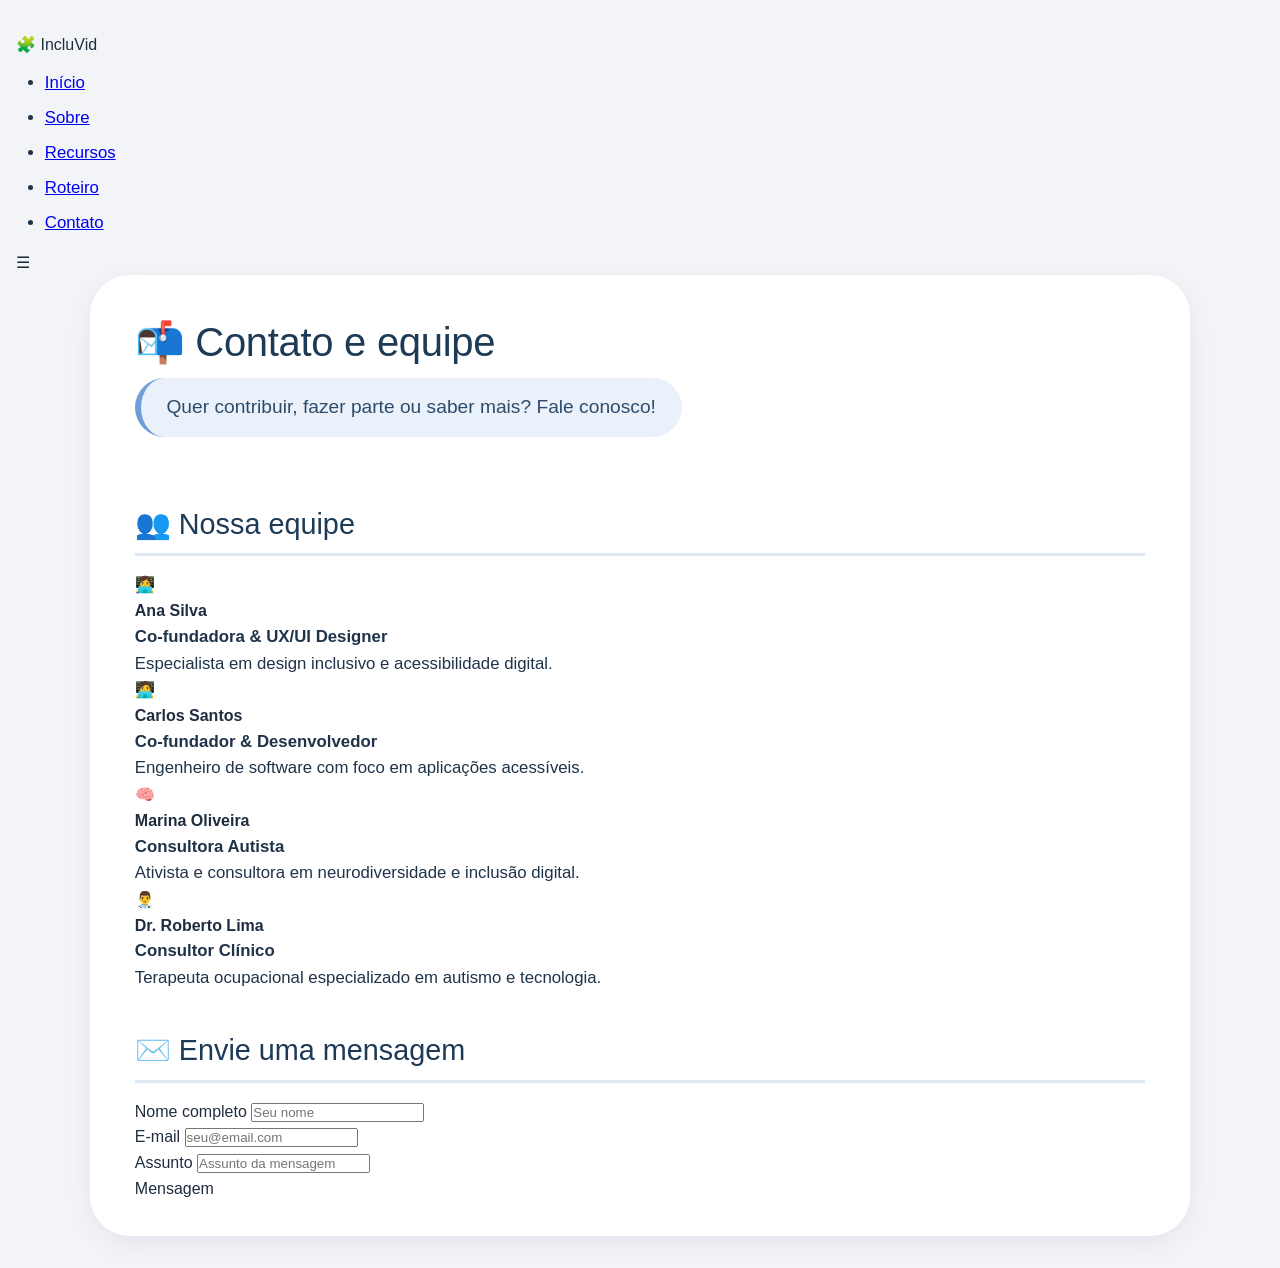
==== contato.html @ 3fcf4f20 "9tguyc" ====
<!DOCTYPE html>
<html lang="pt-BR">
<head>
    <meta charset="UTF-8" />
    <meta name="viewport" content="width=device-width, initial-scale=1.0" />
    <title>IncluVid – Contato</title>
    <link rel="stylesheet" href="styles.css" />
</head>
<body>

    <nav class="navbar">
        <div class="nav-container">
            <div class="nav-logo">🧩 IncluVid</div>
            <ul class="nav-menu">
                <li><a href="index.html">Início</a></li>
                <li><a href="sobre.html">Sobre</a></li>
                <li><a href="recursos.html">Recursos</a></li>
                <li><a href="roteiro.html">Roteiro</a></li>
                <li><a href="contato.html" class="active">Contato</a></li>
            </ul>
            <div class="nav-toggle" id="navToggle">☰</div>
        </div>
    </nav>

    <div class="container">

        <header>
            <h1>📬 Contato e equipe</h1>
            <p class="subhead">Quer contribuir, fazer parte ou saber mais? Fale conosco!</p>
        </header>

        <!-- ===== EQUIPE ===== -->
        <section>
            <h2>👥 Nossa equipe</h2>
            <div class="team-grid">
                <div class="team-card">
                    <div class="team-avatar">👩‍💻</div>
                    <h4>Ana Silva</h4>
                    <p><strong>Co-fundadora & UX/UI Designer</strong></p>
                    <p>Especialista em design inclusivo e acessibilidade digital.</p>
                </div>
                <div class="team-card">
                    <div class="team-avatar">🧑‍💻</div>
                    <h4>Carlos Santos</h4>
                    <p><strong>Co-fundador & Desenvolvedor</strong></p>
                    <p>Engenheiro de software com foco em aplicações acessíveis.</p>
                </div>
                <div class="team-card">
                    <div class="team-avatar">🧠</div>
                    <h4>Marina Oliveira</h4>
                    <p><strong>Consultora Autista</strong></p>
                    <p>Ativista e consultora em neurodiversidade e inclusão digital.</p>
                </div>
                <div class="team-card">
                    <div class="team-avatar">👨‍⚕️</div>
                    <h4>Dr. Roberto Lima</h4>
                    <p><strong>Consultor Clínico</strong></p>
                    <p>Terapeuta ocupacional especializado em autismo e tecnologia.</p>
                </div>
            </div>
        </section>

        <!-- ===== FORMULÁRIO DE CONTATO ===== -->
        <section>
            <h2>✉️ Envie uma mensagem</h2>
            <form class="contact-form" id="contactForm">
                <div class="form-group">
                    <label for="nome">Nome completo</label>
                    <input type="text" id="nome" placeholder="Seu nome" required />
                </div>
                <div class="form-group">
                    <label for="email">E-mail</label>
                    <input type="email" id="email" placeholder="seu@email.com" required />
                </div>
                <div class="form-group">
                    <label for="assunto">Assunto</label>
                    <input type="text" id="assunto" placeholder="Assunto da mensagem" required />
                </div>
                <div class="form-group">
                    <label for="mensagem">Mensagem</label>
                    <textarea id="mensagem" rows="6" placeholder="Escreva sua mensagem
---- styles.css ----
/* ===== RESET E BASE ===== */
* {
    margin: 0;
    padding: 0;
    box-sizing: border-box;
}

body {
    font-family: 'Segoe UI', Roboto, -apple-system, BlinkMacSystemFont, sans-serif;
    background: #f2f4f8;
    color: #1f2e3f;
    line-height: 1.6;
    padding: 2rem 1rem;
    transition: background 0.3s, color 0.3s;
}

.container {
    max-width: 1100px;
    margin: 0 auto;
    background: #ffffff;
    border-radius: 40px;
    box-shadow: 0 8px 28px rgba(0, 20, 30, 0.06);
    padding: 2.2rem 2.8rem;
    transition: background 0.3s, box-shadow 0.3s;
}

/* ===== CORES SUAVES E CONTRASTE ===== */
h1 {
    font-size: 2.5rem;
    font-weight: 500;
    letter-spacing: -0.3px;
    color: #1d3a57;
    margin-bottom: 0.2rem;
}

.subhead {
    font-size: 1.2rem;
    color: #2d4b6a;
    background: #eaf1fa;
    padding: 0.9rem 1.6rem;
    border-radius: 60px;
    display: inline-block;
    margin-bottom: 1.8rem;
    border-left: 6px solid #6f9ed8;
}

h2 {
    font-size: 1.8rem;
    font-weight: 450;
    color: #1d3a57;
    margin: 2.2rem 0 1rem 0;
    padding-bottom: 0.4rem;
    border-bottom: 3px solid #dee8f2;
}

h3 {
    font-size: 1.2rem;
    font-weight: 500;
    color: #1f3f5c;
    margin: 1.6rem 0 0.6rem 0;
}

p, li {
    font-size: 1.05rem;
    color: #1f3349;
}

ul, ol {
    padding-left: 1.8rem;
    margin: 0.8rem 0;
}

li {
    margin-bottom: 0.5rem;
}

/* ===== CARDS COM MAIS ESPAÇO E SUAVIDADE ===== */
.card-grid {
    display: grid;
    grid-template-columns: repeat(auto-fit, minmax(210px, 1fr));
    gap: 1.8rem;
    margin: 1.8rem 0;
}

.card {
    background: #f7faff;
    border-radius: 28px;
    padding: 1.6rem 1.4rem;
    border: 1px solid #e3ecf6;
    transition: 0.15s;
}

.card:hover {
    background: #eef6fe;
    border-color: #bbd2e9;
}

.card .emoji {
    font-size: 2.6rem;
    display: block;
    margin-bottom: 0.4rem;
}

.card h4 {
    font-size: 1.1rem;
    font-weight: 550;
    color: #15344f;
}

.card p {
    font-size: 0.98rem;
    color: #2a405b;
    margin-top: 0.2rem;
}

.highlight-box {
    background: #e5eff9;
    border-radius: 28px;
    padding: 1.8rem 2.2rem;
    margin: 1.8rem 0;
    border-left: 8px solid #5b8fc7;
    font-size: 1.05rem;
}

.highlight-box strong {
    color: #0b2d4a;
}

/* ===== ROTEIRO COM ABAS MAIS LIMPAS ===== */
.roteiro-wrapper {
    margin: 2.8rem 0 1.5rem 0;
    background: #f5f9fe;
    border-radius: 32px;
    padding: 0.2rem 0 1.8rem 0;
}

.roteiro-title {
    margin: 1rem 0 0.2rem 0;
    border-bottom: none;
    text-align: center;
    font-size: 1.7rem;
    font-weight: 450;
}

.roteiro-sub {
    text-align: center;
    color: #2f5375;
    margin-bottom: 0.4rem;
    font-size: 0.98rem;
}

.tab-bar {
    display: flex;
    flex-wrap: wrap;
    gap: 0.6rem;
    justify-content: center;
    padding: 1rem 1.2rem 0.2rem 1.2rem;
}

.tab-btn {
    background: transparent;
    border: none;
    padding: 0.6rem 1.4rem;
    font-size: 0.95rem;
    font-weight: 450;
    color: #1f3f5e;
    border-radius: 60px;
    cursor: pointer;
    transition: 0.15s;
    background: #e4edf7;
    letter-spacing: 0.2px;
}

.tab-btn:hover {
    background: #d0deee;
}

.tab-btn.active {
    background: #1f4b74;
    color: white;
    box-shadow: 0 4px 10px rgba(26, 67, 113, 0.15);
}

.tab-content {
    display: none;
    padding: 1.2rem 2rem 0.6rem 2rem;
    animation: fade 0.2s ease;
}

.tab-content.active {
    display: block;
}

@keyframes fade {
    0% { opacity: 0.3; transform: translateY(4px); }
    100% { opacity: 1; transform: translateY(0); }
}

.tab-content ul {
    list-style: none;
    padding-left: 0;
}

.tab-content li {
    padding: 0.5rem 0 0.5rem 2.4rem;
    background: url('data:image/svg+xml;utf8,<svg xmlns="http://www.w3.org/2000/svg" width="18" height="18" viewBox="0 0 24 24" fill="none" stroke="%234f7ea8" stroke-width="2.2"><circle cx="12" cy="12" r="10"/><path d="M12 8v4l3 3"/></svg>') left center no-repeat;
    background-size: 1.4rem;
    margin-bottom: 0.1rem;
}

.tab-content li strong {
    color: #0e3250;
}

/* ===== BOTÃO DE TEMA (MODO REDUZIDO) ===== */
.theme-toggle {
    display: flex;
    align-items: center;
    gap: 0.8rem;
    margin-bottom: 1.5rem;
    flex-wrap: wrap;
}

.theme-toggle label {
    font-size: 0.95rem;
    color: #1f3f5e;
    font-weight: 450;
}

.toggle-label {
    font-size: 0.9rem;
    color: #3f6180;
}

.switch {
    position: relative;
    width: 50px;
    height: 26px;
    background: #ccdbe9;
    border-radius: 40px;
    cursor: pointer;
    transition: 0.25s;
    border: none;
    outline: none;
}

.switch::after {
    content: "";
    position: absolute;
    top: 3px;
    left: 3px;
    width: 20px;
    height: 20px;
    background: white;
    border-radius: 50%;
    transition: 0.25s;
    box-shadow: 0 2px 4px rgba(0, 0, 0, 0.1);
}

.switch.active {
    background: #3f7aa8;
}

.switch.active::after {
    left: 27px;
}

/* ===== MODO REDUZIDO (menos estímulos) ===== */
body.modo-reduzido {
    background: #e8ecf0;
}

body.modo-reduzido .container {
    background: #f9fbfd;
    box-shadow: 0 4px 16px rgba(0, 0, 0, 0.03);
}

body.modo-reduzido .card {
    background: #f4f8fe;
    border-color: #d2dfec;
}

body.modo-reduzido .highlight-box {
    background: #dfeaf5;
    border-left-color: #4b7daa;
}

body.modo-reduzido .roteiro-wrapper {
    background: #eef4fa;
}

body.modo-reduzido .tab-btn {
    background: #dce6f0;
    color: #1a3550;
}

body.modo-reduzido .tab-btn.active {
    background: #1a3f62;
    color: #ffffff;
}

/* ===== BOTÃO DEMO ===== */
.btn-demo {
    display: inline-block;
    background: #1f4b74;
    color: white;
    padding: 0.7rem 2rem;
    border-radius: 60px;
    font-weight: 450;
    border: none;
    font-size: 1rem;
    cursor: pointer;
    transition: 0.15s;
    margin-top: 0.3rem;
}

.btn-demo:hover {
    background: #123a5c;
    transform: scale(1.01);
}

/* ===== RODAPÉ ===== */
.footer-note {
    margin-top: 2.8rem;
    padding-top: 1.8rem;
    border-top: 2px solid #dee8f2;
    font-size: 0.95rem;
    color: #3d5f7e;
    text-align: center;
}

.footer-flex {
    display: flex;
    align-items: center;
    justify-content: center;
    gap: 1.2rem;
    flex-wrap: wrap;
}

.footer-direitos {
    font-size: 0.9rem;
    margin-top: 0.5rem;
}

.ref-destaque {
    margin-top: 0.6rem;
    font-size: 0.98rem;
    color: #3a5b7a;
}

/* ===== RESPONSIVO ===== */
@media (max-width: 700px) {
    .container {
        padding: 1.5rem 1.2rem;
    }
    h1 {
        font-size: 2rem;
    }
    .tab-btn {
        font-size: 0.85rem;
        padding: 0.4rem 1rem;
    }
    .tab-content {
        padding: 0.8rem 0.8rem;
    }
    .subhead {
        font-size: 1rem;
        padding: 0.6rem 1.2rem;
    }
}
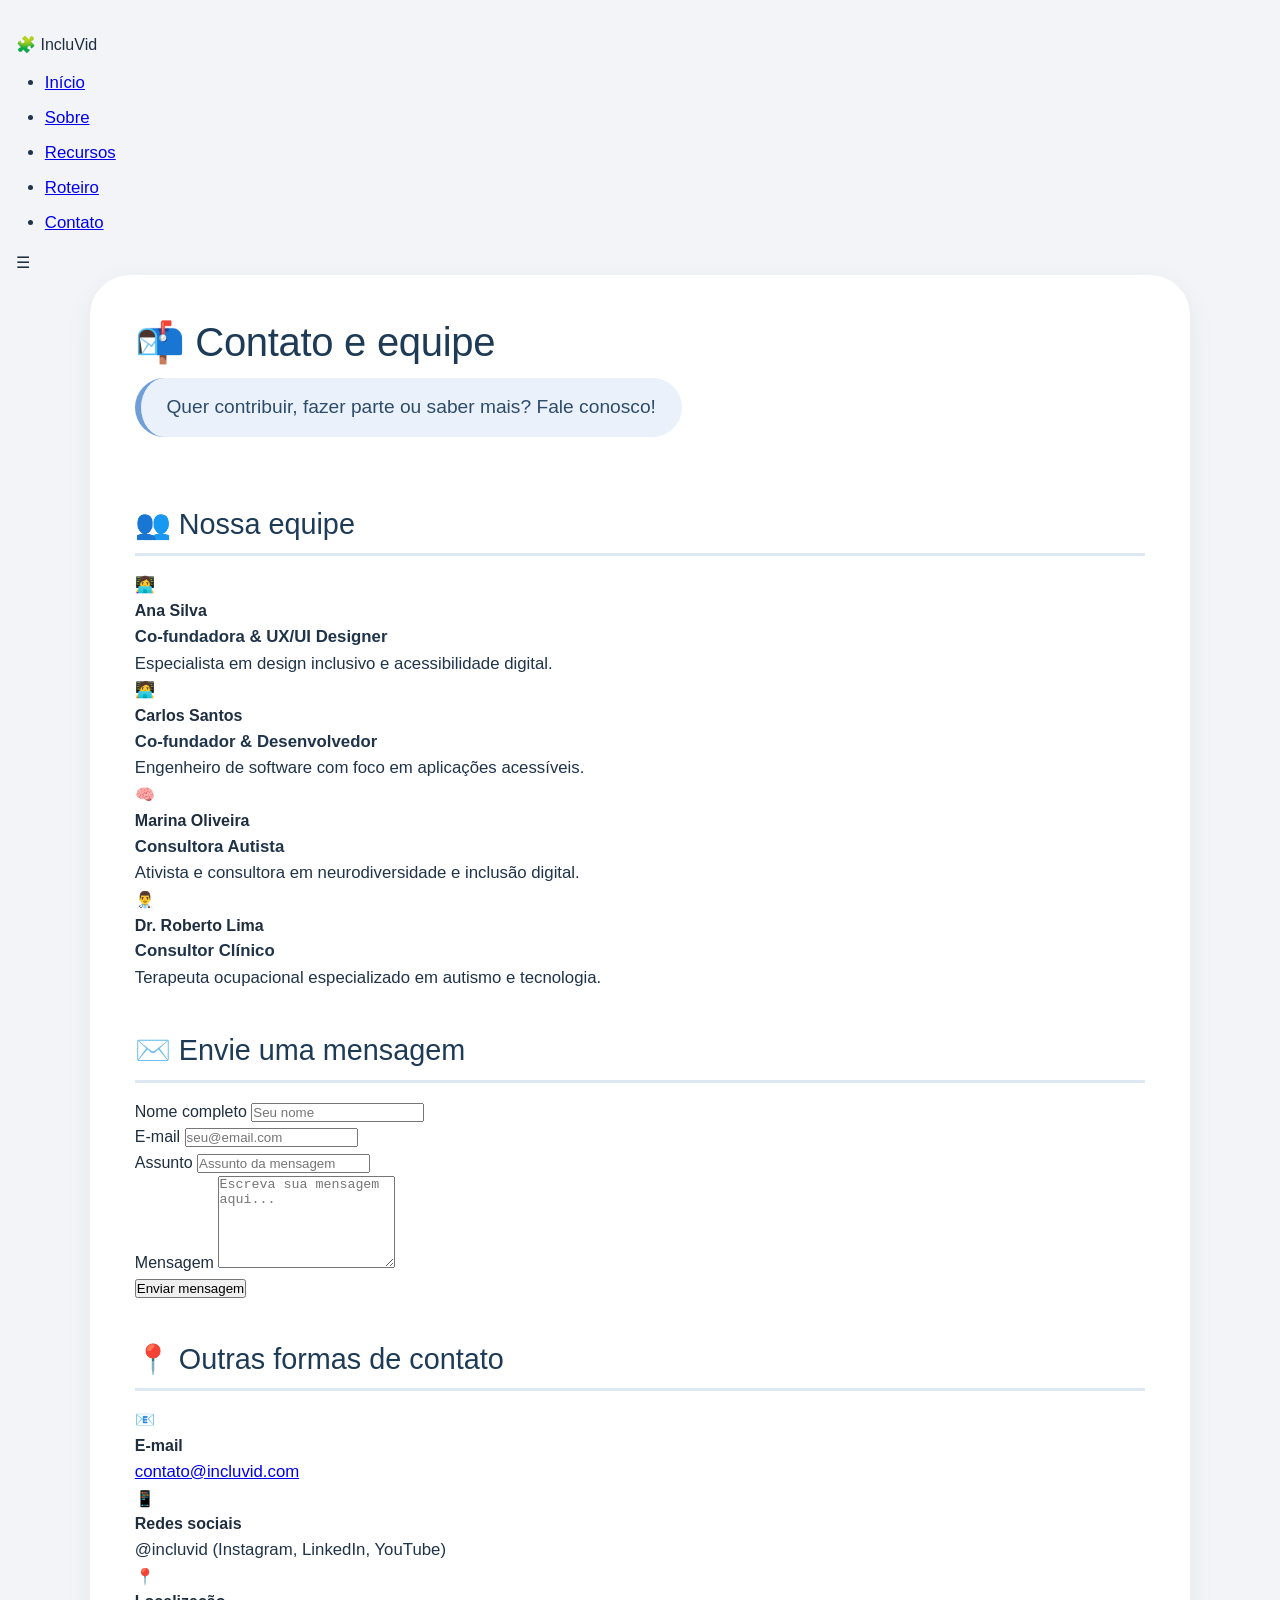
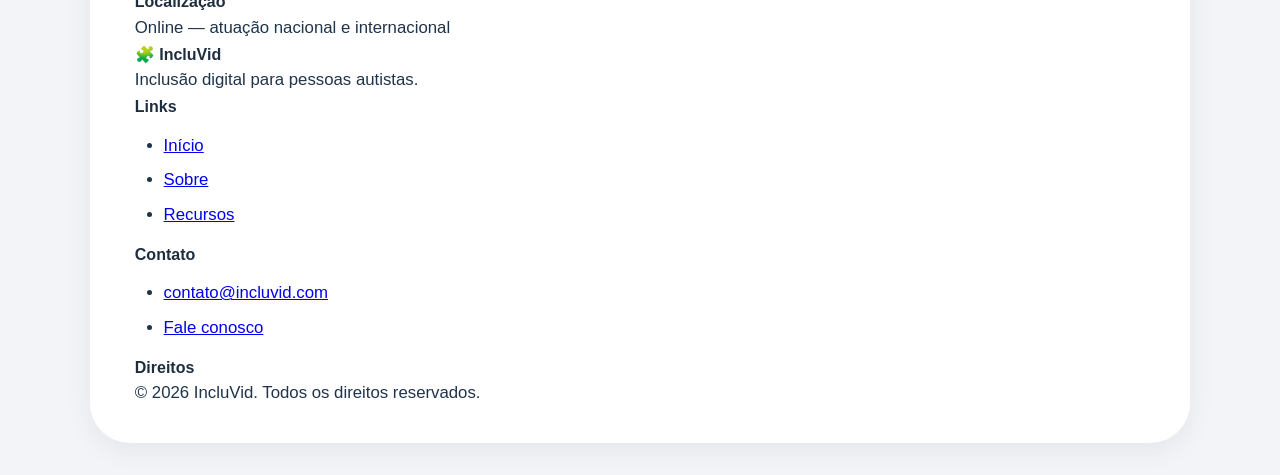
==== commit e364ea19: "u8yg" ====
--- a/contato.html
+++ b/contato.html
@@ -78,4 +78,51 @@
                 </div>
                 <div class="form-group">
                     <label for="mensagem">Mensagem</label>
-                    <textarea id="mensagem" rows="6" placeholder="Escreva sua mensagem+                    <textarea id="mensagem" rows="6" placeholder="Escreva sua mensagem aqui..." required></textarea>
+                </div>
+                <button type="submit" class="btn-primary btn-large">Enviar mensagem</button>
+            </form>
+        </section>
+
+        <!-- ===== INFORMAÇÕES ADICIONAIS ===== -->
+        <section>
+            <h2>📍 Outras formas de contato</h2>
+            <div class="contact-info">
+                <div class="contact-item">
+                    <span class="contact-icon">📧</span>
+                    <div>
+                        <strong>E-mail</strong>
+                        <p><a href="mailto:contato@incluvid.com">contato@incluvid.com</a></p>
+                    </div>
+                </div>
+                <div class="contact-item">
+                    <span class="contact-icon">📱</span>
+                    <div>
+                        <strong>Redes sociais</strong>
+                        <p>@incluvid (Instagram, LinkedIn, YouTube)</p>
+                    </div>
+                </div>
+                <div class="contact-item">
+                    <span class="contact-icon">📍</span>
+                    <div>
+                        <strong>Localização</strong>
+                        <p>Online — atuação nacional e internacional</p>
+                    </div>
+                </div>
+            </div>
+        </section>
+
+        <footer class="footer">
+            <div class="footer-grid">
+                <div><h4>🧩 IncluVid</h4><p>Inclusão digital para pessoas autistas.</p></div>
+                <div><h4>Links</h4><ul><li><a href="index.html">Início</a></li><li><a href="sobre.html">Sobre</a></li><li><a href="recursos.html">Recursos</a></li></ul></div>
+                <div><h4>Contato</h4><ul><li><a href="mailto:contato@incluvid.com">contato@incluvid.com</a></li><li><a href="contato.html">Fale conosco</a></li></ul></div>
+                <div><h4>Direitos</h4><p>© 2026 IncluVid. Todos os direitos reservados.</p></div>
+            </div>
+        </footer>
+
+    </div>
+
+    <script src="script.js"></script>
+</body>
+</html>
